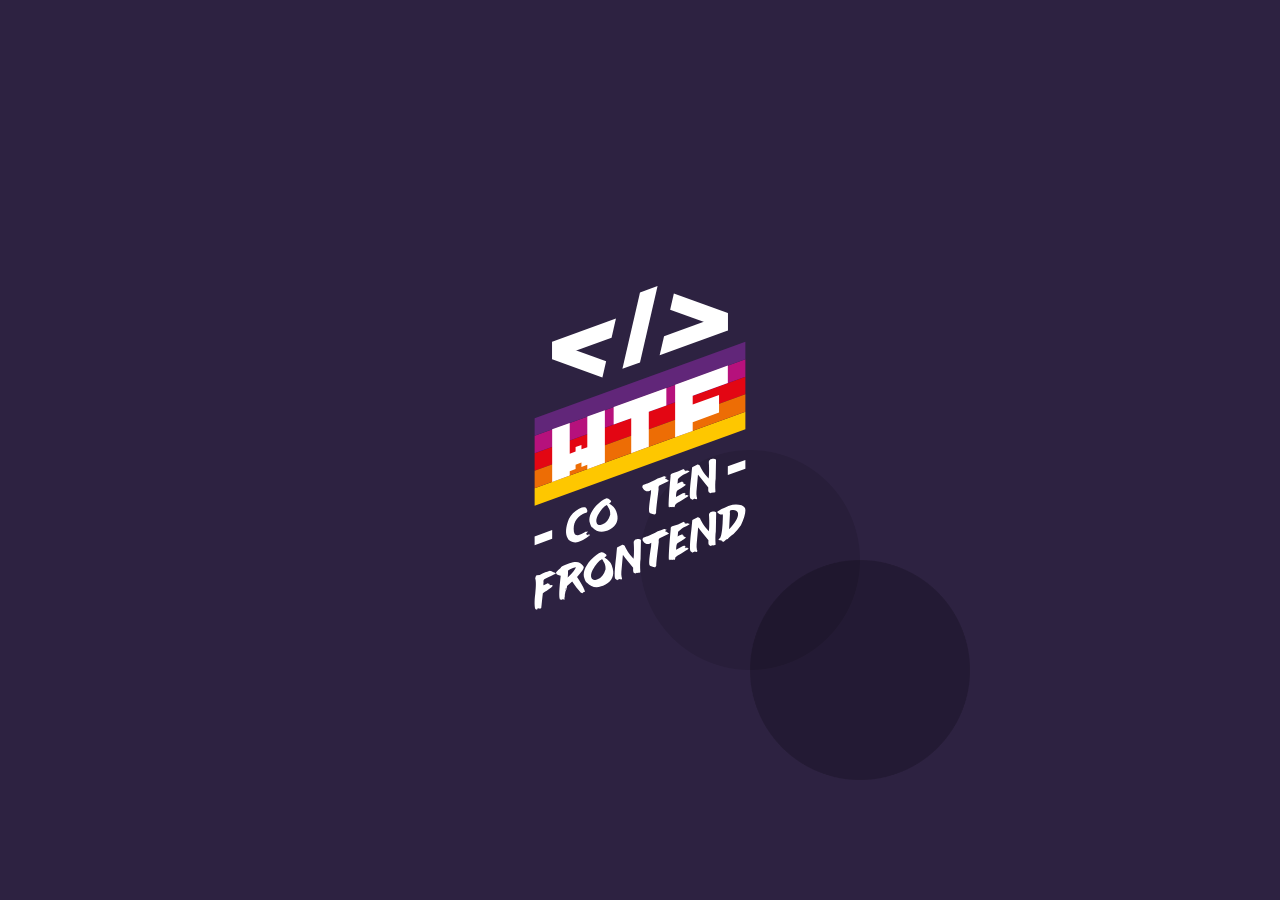
==== index.html @ 04375fce "Updates" ====
<!doctype html><html lang="en"><head><meta charset="UTF-8"/><meta name="viewport" content="width=device-width,initial-scale=1"/><title>WTF: Webpack starter kit</title><meta name="description" content="Your project description"/><meta property="og:title" content=""/><meta property="og:description" content=""/><meta property="og:url" content=""/><meta property="og:image" content="https://maciejkorsan.com/wtf-gulp-starter/assets/img/cover.png"/><link rel="manifest" href="manifest.json"/><link rel="apple-touch-icon" sizes="180x180" href="pwa/apple-icon-180.png"/><link rel="apple-touch-icon" sizes="167x167" href="pwa/apple-icon-167.png"/><link rel="apple-touch-icon" sizes="152x152" href="pwa/apple-icon-152.png"/><link rel="apple-touch-icon" sizes="120x120" href="pwa/apple-icon-120.png"/><meta name="apple-mobile-web-app-capable" content="yes"/><link rel="apple-touch-startup-image" href="pwa/apple-splash-2048-2732.png" media="(device-width: 1024px) and (device-height: 1366px) and (-webkit-device-pixel-ratio: 2) and (orientation: portrait)"/><link rel="apple-touch-startup-image" href="pwa/apple-splash-2732-2048.png" media="(device-width: 1024px) and (device-height: 1366px) and (-webkit-device-pixel-ratio: 2) and (orientation: landscape)"/><link rel="apple-touch-startup-image" href="pwa/apple-splash-1668-2388.png" media="(device-width: 834px) and (device-height: 1194px) and (-webkit-device-pixel-ratio: 2) and (orientation: portrait)"/><link rel="apple-touch-startup-image" href="pwa/apple-splash-2388-1668.png" media="(device-width: 834px) and (device-height: 1194px) and (-webkit-device-pixel-ratio: 2) and (orientation: landscape)"/><link rel="apple-touch-startup-image" href="pwa/apple-splash-1668-2224.png" media="(device-width: 834px) and (device-height: 1112px) and (-webkit-device-pixel-ratio: 2) and (orientation: portrait)"/><link rel="apple-touch-startup-image" href="pwa/apple-splash-2224-1668.png" media="(device-width: 834px) and (device-height: 1112px) and (-webkit-device-pixel-ratio: 2) and (orientation: landscape)"/><link rel="apple-touch-startup-image" href="pwa/apple-splash-1536-2048.png" media="(device-width: 768px) and (device-height: 1024px) and (-webkit-device-pixel-ratio: 2) and (orientation: portrait)"/><link rel="apple-touch-startup-image" href="pwa/apple-splash-2048-1536.png" media="(device-width: 768px) and (device-height: 1024px) and (-webkit-device-pixel-ratio: 2) and (orientation: landscape)"/><link rel="apple-touch-startup-image" href="pwa/apple-splash-1242-2688.png" media="(device-width: 414px) and (device-height: 896px) and (-webkit-device-pixel-ratio: 3) and (orientation: portrait)"/><link rel="apple-touch-startup-image" href="pwa/apple-splash-2688-1242.png" media="(device-width: 414px) and (device-height: 896px) and (-webkit-device-pixel-ratio: 3) and (orientation: landscape)"/><link rel="apple-touch-startup-image" href="pwa/apple-splash-1125-2436.png" media="(device-width: 375px) and (device-height: 812px) and (-webkit-device-pixel-ratio: 3) and (orientation: portrait)"/><link rel="apple-touch-startup-image" href="pwa/apple-splash-2436-1125.png" media="(device-width: 375px) and (device-height: 812px) and (-webkit-device-pixel-ratio: 3) and (orientation: landscape)"/><link rel="apple-touch-startup-image" href="pwa/apple-splash-828-1792.png" media="(device-width: 414px) and (device-height: 896px) and (-webkit-device-pixel-ratio: 2) and (orientation: portrait)"/><link rel="apple-touch-startup-image" href="pwa/apple-splash-1792-828.png" media="(device-width: 414px) and (device-height: 896px) and (-webkit-device-pixel-ratio: 2) and (orientation: landscape)"/><link rel="apple-touch-startup-image" href="pwa/apple-splash-1242-2208.png" media="(device-width: 414px) and (device-height: 736px) and (-webkit-device-pixel-ratio: 3) and (orientation: portrait)"/><link rel="apple-touch-startup-image" href="pwa/apple-splash-2208-1242.png" media="(device-width: 414px) and (device-height: 736px) and (-webkit-device-pixel-ratio: 3) and (orientation: landscape)"/><link rel="apple-touch-startup-image" href="pwa/apple-splash-750-1334.png" media="(device-width: 375px) and (device-height: 667px) and (-webkit-device-pixel-ratio: 2) and (orientation: portrait)"/><link rel="apple-touch-startup-image" href="pwa/apple-splash-1334-750.png" media="(device-width: 375px) and (device-height: 667px) and (-webkit-device-pixel-ratio: 2) and (orientation: landscape)"/><link rel="apple-touch-startup-image" href="pwa/apple-splash-640-1136.png" media="(device-width: 320px) and (device-height: 568px) and (-webkit-device-pixel-ratio: 2) and (orientation: portrait)"/><link rel="apple-touch-startup-image" href="pwa/apple-splash-1136-640.png" media="(device-width: 320px) and (device-height: 568px) and (-webkit-device-pixel-ratio: 2) and (orientation: landscape)"/><link href="index.a3be46e7.css" rel="stylesheet"></head><body><div class="hello"><img class="hello__logo" src="img/logo.da3a9100.svg" alt="WTF "/> <span class="hello__circles"></span></div><script src="index.a3be46e7.js"></script></body></html>
---- index.a3be46e7.css ----
/*! normalize.css v8.0.1 | MIT License | github.com/necolas/normalize.css */html{line-height:1.15;-webkit-text-size-adjust:100%}body{margin:0}main{display:block}h1{font-size:2em;margin:.67em 0}hr{box-sizing:content-box;height:0;overflow:visible}pre{font-family:monospace,monospace;font-size:1em}a{background-color:transparent}abbr[title]{border-bottom:none;text-decoration:underline;text-decoration:underline dotted}b,strong{font-weight:bolder}code,kbd,samp{font-family:monospace,monospace;font-size:1em}small{font-size:80%}sub,sup{font-size:75%;line-height:0;position:relative;vertical-align:baseline}sub{bottom:-.25em}sup{top:-.5em}img{border-style:none}button,input,optgroup,select,textarea{font-family:inherit;font-size:100%;line-height:1.15;margin:0}button,input{overflow:visible}button,select{text-transform:none}[type=button],[type=reset],[type=submit],button{-webkit-appearance:button}[type=button]::-moz-focus-inner,[type=reset]::-moz-focus-inner,[type=submit]::-moz-focus-inner,button::-moz-focus-inner{border-style:none;padding:0}[type=button]:-moz-focusring,[type=reset]:-moz-focusring,[type=submit]:-moz-focusring,button:-moz-focusring{outline:1px dotted ButtonText}fieldset{padding:.35em .75em .625em}legend{box-sizing:border-box;color:inherit;display:table;max-width:100%;padding:0;white-space:normal}progress{vertical-align:baseline}textarea{overflow:auto}[type=checkbox],[type=radio]{box-sizing:border-box;padding:0}[type=number]::-webkit-inner-spin-button,[type=number]::-webkit-outer-spin-button{height:auto}[type=search]{-webkit-appearance:textfield;outline-offset:-2px}[type=search]::-webkit-search-decoration{-webkit-appearance:none}::-webkit-file-upload-button{-webkit-appearance:button;font:inherit}details{display:block}summary{display:list-item}[hidden],template{display:none}@-webkit-keyframes circles{0%{transform:translate(-50%,-50%) scale(1)}20%{transform:translate(-50%,-50%) scale(1.5)}30%{transform:translate(-50%,-50%) scale(.8)}70%{transform:translate(-50%,-50%) scale(1.9)}to{transform:translate(-50%,-50%) scale(1)}}@keyframes circles{0%{transform:translate(-50%,-50%) scale(1)}20%{transform:translate(-50%,-50%) scale(1.5)}30%{transform:translate(-50%,-50%) scale(.8)}70%{transform:translate(-50%,-50%) scale(1.9)}to{transform:translate(-50%,-50%) scale(1)}}.hello{position:relative;z-index:0}.hello__logo{position:relative;z-index:2020}.hello__circles{position:absolute;top:50%;left:50%;will-change:transform;width:220px;height:220px;background:rgba(0,0,0,.1);border-radius:50%;-webkit-animation:circles 20s ease-in infinite;animation:circles 20s ease-in infinite}.hello__circles:after{-webkit-animation:circles 17s ease-out infinite;animation:circles 17s ease-out infinite}.hello__circles:after,.hello__circles:before{position:absolute;top:50%;left:50%;will-change:transform;width:220px;height:220px;background:rgba(0,0,0,.1);border-radius:50%;content:"";display:block;z-index:1}.hello__circles:before{-webkit-animation:circles 20s ease-in infinite;animation:circles 20s ease-in infinite}body{background:#2d2241;color:#fff;display:flex;align-items:center;justify-content:center;min-height:100vh}
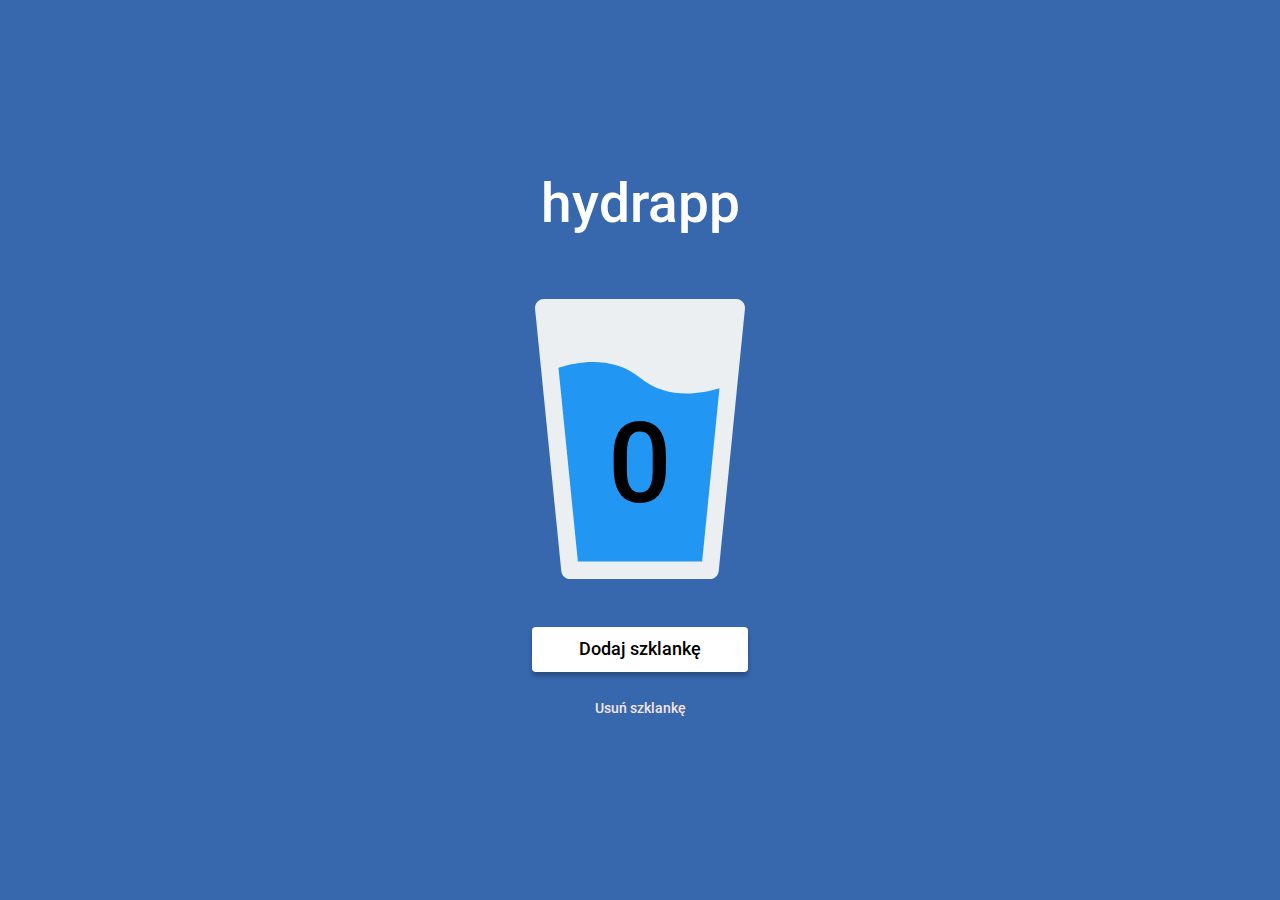
==== commit 379deac9: "Updates" ====
--- a/index.html
+++ b/index.html
@@ -1 +1 @@
-<!doctype html><html lang="en"><head><meta charset="UTF-8"/><meta name="viewport" content="width=device-width,initial-scale=1"/><title>WTF: Webpack starter kit</title><meta name="description" content="Your project description"/><meta property="og:title" content=""/><meta property="og:description" content=""/><meta property="og:url" content=""/><meta property="og:image" content="https://maciejkorsan.com/wtf-gulp-starter/assets/img/cover.png"/><link rel="manifest" href="manifest.json"/><link rel="apple-touch-icon" sizes="180x180" href="pwa/apple-icon-180.png"/><link rel="apple-touch-icon" sizes="167x167" href="pwa/apple-icon-167.png"/><link rel="apple-touch-icon" sizes="152x152" href="pwa/apple-icon-152.png"/><link rel="apple-touch-icon" sizes="120x120" href="pwa/apple-icon-120.png"/><meta name="apple-mobile-web-app-capable" content="yes"/><link rel="apple-touch-startup-image" href="pwa/apple-splash-2048-2732.png" media="(device-width: 1024px) and (device-height: 1366px) and (-webkit-device-pixel-ratio: 2) and (orientation: portrait)"/><link rel="apple-touch-startup-image" href="pwa/apple-splash-2732-2048.png" media="(device-width: 1024px) and (device-height: 1366px) and (-webkit-device-pixel-ratio: 2) and (orientation: landscape)"/><link rel="apple-touch-startup-image" href="pwa/apple-splash-1668-2388.png" media="(device-width: 834px) and (device-height: 1194px) and (-webkit-device-pixel-ratio: 2) and (orientation: portrait)"/><link rel="apple-touch-startup-image" href="pwa/apple-splash-2388-1668.png" media="(device-width: 834px) and (device-height: 1194px) and (-webkit-device-pixel-ratio: 2) and (orientation: landscape)"/><link rel="apple-touch-startup-image" href="pwa/apple-splash-1668-2224.png" media="(device-width: 834px) and (device-height: 1112px) and (-webkit-device-pixel-ratio: 2) and (orientation: portrait)"/><link rel="apple-touch-startup-image" href="pwa/apple-splash-2224-1668.png" media="(device-width: 834px) and (device-height: 1112px) and (-webkit-device-pixel-ratio: 2) and (orientation: landscape)"/><link rel="apple-touch-startup-image" href="pwa/apple-splash-1536-2048.png" media="(device-width: 768px) and (device-height: 1024px) and (-webkit-device-pixel-ratio: 2) and (orientation: portrait)"/><link rel="apple-touch-startup-image" href="pwa/apple-splash-2048-1536.png" media="(device-width: 768px) and (device-height: 1024px) and (-webkit-device-pixel-ratio: 2) and (orientation: landscape)"/><link rel="apple-touch-startup-image" href="pwa/apple-splash-1242-2688.png" media="(device-width: 414px) and (device-height: 896px) and (-webkit-device-pixel-ratio: 3) and (orientation: portrait)"/><link rel="apple-touch-startup-image" href="pwa/apple-splash-2688-1242.png" media="(device-width: 414px) and (device-height: 896px) and (-webkit-device-pixel-ratio: 3) and (orientation: landscape)"/><link rel="apple-touch-startup-image" href="pwa/apple-splash-1125-2436.png" media="(device-width: 375px) and (device-height: 812px) and (-webkit-device-pixel-ratio: 3) and (orientation: portrait)"/><link rel="apple-touch-startup-image" href="pwa/apple-splash-2436-1125.png" media="(device-width: 375px) and (device-height: 812px) and (-webkit-device-pixel-ratio: 3) and (orientation: landscape)"/><link rel="apple-touch-startup-image" href="pwa/apple-splash-828-1792.png" media="(device-width: 414px) and (device-height: 896px) and (-webkit-device-pixel-ratio: 2) and (orientation: portrait)"/><link rel="apple-touch-startup-image" href="pwa/apple-splash-1792-828.png" media="(device-width: 414px) and (device-height: 896px) and (-webkit-device-pixel-ratio: 2) and (orientation: landscape)"/><link rel="apple-touch-startup-image" href="pwa/apple-splash-1242-2208.png" media="(device-width: 414px) and (device-height: 736px) and (-webkit-device-pixel-ratio: 3) and (orientation: portrait)"/><link rel="apple-touch-startup-image" href="pwa/apple-splash-2208-1242.png" media="(device-width: 414px) and (device-height: 736px) and (-webkit-device-pixel-ratio: 3) and (orientation: landscape)"/><link rel="apple-touch-startup-image" href="pwa/apple-splash-750-1334.png" media="(device-width: 375px) and (device-height: 667px) and (-webkit-device-pixel-ratio: 2) and (orientation: portrait)"/><link rel="apple-touch-startup-image" href="pwa/apple-splash-1334-750.png" media="(device-width: 375px) and (device-height: 667px) and (-webkit-device-pixel-ratio: 2) and (orientation: landscape)"/><link rel="apple-touch-startup-image" href="pwa/apple-splash-640-1136.png" media="(device-width: 320px) and (device-height: 568px) and (-webkit-device-pixel-ratio: 2) and (orientation: portrait)"/><link rel="apple-touch-startup-image" href="pwa/apple-splash-1136-640.png" media="(device-width: 320px) and (device-height: 568px) and (-webkit-device-pixel-ratio: 2) and (orientation: landscape)"/><link href="index.a3be46e7.css" rel="stylesheet"></head><body><div class="hello"><img class="hello__logo" src="img/logo.da3a9100.svg" alt="WTF "/> <span class="hello__circles"></span></div><script src="index.a3be46e7.js"></script></body></html>+<!doctype html><html lang="pl"><head><meta charset="UTF-8"><meta name="viewport" content="width=device-width,initial-scale=1"><title>Hydrapp</title><meta name="description" content="Your project description"><meta property="og:title" content="Hydrapp"><meta property="og:description" content="Aplikacja licząca szklanki wody"><meta property="og:url" content="https://asiakabacinska.github.io/hydrapp/"><meta property="og:image" content="https://asiakabacinska.github.io/hydrapp/public/og.png"><link rel="manifest" href="manifest.json"><link rel="apple-touch-icon" href="pwa/apple-icon-180.png"><meta name="apple-mobile-web-app-capable" content="yes"><link rel="apple-touch-startup-image" href="pwa/apple-splash-2048-2732.png" media="(device-width: 1024px) and (device-height: 1366px) and (-webkit-device-pixel-ratio: 2) and (orientation: portrait)"><link rel="apple-touch-startup-image" href="pwa/apple-splash-2732-2048.png" media="(device-width: 1024px) and (device-height: 1366px) and (-webkit-device-pixel-ratio: 2) and (orientation: landscape)"><link rel="apple-touch-startup-image" href="pwa/apple-splash-1668-2388.png" media="(device-width: 834px) and (device-height: 1194px) and (-webkit-device-pixel-ratio: 2) and (orientation: portrait)"><link rel="apple-touch-startup-image" href="pwa/apple-splash-2388-1668.png" media="(device-width: 834px) and (device-height: 1194px) and (-webkit-device-pixel-ratio: 2) and (orientation: landscape)"><link rel="apple-touch-startup-image" href="pwa/apple-splash-1536-2048.png" media="(device-width: 768px) and (device-height: 1024px) and (-webkit-device-pixel-ratio: 2) and (orientation: portrait)"><link rel="apple-touch-startup-image" href="pwa/apple-splash-2048-1536.png" media="(device-width: 768px) and (device-height: 1024px) and (-webkit-device-pixel-ratio: 2) and (orientation: landscape)"><link rel="apple-touch-startup-image" href="pwa/apple-splash-1668-2224.png" media="(device-width: 834px) and (device-height: 1112px) and (-webkit-device-pixel-ratio: 2) and (orientation: portrait)"><link rel="apple-touch-startup-image" href="pwa/apple-splash-2224-1668.png" media="(device-width: 834px) and (device-height: 1112px) and (-webkit-device-pixel-ratio: 2) and (orientation: landscape)"><link rel="apple-touch-startup-image" href="pwa/apple-splash-1620-2160.png" media="(device-width: 810px) and (device-height: 1080px) and (-webkit-device-pixel-ratio: 2) and (orientation: portrait)"><link rel="apple-touch-startup-image" href="pwa/apple-splash-2160-1620.png" media="(device-width: 810px) and (device-height: 1080px) and (-webkit-device-pixel-ratio: 2) and (orientation: landscape)"><link rel="apple-touch-startup-image" href="pwa/apple-splash-1284-2778.png" media="(device-width: 428px) and (device-height: 926px) and (-webkit-device-pixel-ratio: 3) and (orientation: portrait)"><link rel="apple-touch-startup-image" href="pwa/apple-splash-2778-1284.png" media="(device-width: 428px) and (device-height: 926px) and (-webkit-device-pixel-ratio: 3) and (orientation: landscape)"><link rel="apple-touch-startup-image" href="pwa/apple-splash-1170-2532.png" media="(device-width: 390px) and (device-height: 844px) and (-webkit-device-pixel-ratio: 3) and (orientation: portrait)"><link rel="apple-touch-startup-image" href="pwa/apple-splash-2532-1170.png" media="(device-width: 390px) and (device-height: 844px) and (-webkit-device-pixel-ratio: 3) and (orientation: landscape)"><link rel="apple-touch-startup-image" href="pwa/apple-splash-1125-2436.png" media="(device-width: 375px) and (device-height: 812px) and (-webkit-device-pixel-ratio: 3) and (orientation: portrait)"><link rel="apple-touch-startup-image" href="pwa/apple-splash-2436-1125.png" media="(device-width: 375px) and (device-height: 812px) and (-webkit-device-pixel-ratio: 3) and (orientation: landscape)"><link rel="apple-touch-startup-image" href="pwa/apple-splash-1242-2688.png" media="(device-width: 414px) and (device-height: 896px) and (-webkit-device-pixel-ratio: 3) and (orientation: portrait)"><link rel="apple-touch-startup-image" href="pwa/apple-splash-2688-1242.png" media="(device-width: 414px) and (device-height: 896px) and (-webkit-device-pixel-ratio: 3) and (orientation: landscape)"><link rel="apple-touch-startup-image" href="pwa/apple-splash-828-1792.png" media="(device-width: 414px) and (device-height: 896px) and (-webkit-device-pixel-ratio: 2) and (orientation: portrait)"><link rel="apple-touch-startup-image" href="pwa/apple-splash-1792-828.png" media="(device-width: 414px) and (device-height: 896px) and (-webkit-device-pixel-ratio: 2) and (orientation: landscape)"><link rel="apple-touch-startup-image" href="pwa/apple-splash-1242-2208.png" media="(device-width: 414px) and (device-height: 736px) and (-webkit-device-pixel-ratio: 3) and (orientation: portrait)"><link rel="apple-touch-startup-image" href="pwa/apple-splash-2208-1242.png" media="(device-width: 414px) and (device-height: 736px) and (-webkit-device-pixel-ratio: 3) and (orientation: landscape)"><link rel="apple-touch-startup-image" href="pwa/apple-splash-750-1334.png" media="(device-width: 375px) and (device-height: 667px) and (-webkit-device-pixel-ratio: 2) and (orientation: portrait)"><link rel="apple-touch-startup-image" href="pwa/apple-splash-1334-750.png" media="(device-width: 375px) and (device-height: 667px) and (-webkit-device-pixel-ratio: 2) and (orientation: landscape)"><link rel="apple-touch-startup-image" href="pwa/apple-splash-640-1136.png" media="(device-width: 320px) and (device-height: 568px) and (-webkit-device-pixel-ratio: 2) and (orientation: portrait)"><link rel="apple-touch-startup-image" href="pwa/apple-splash-1136-640.png" media="(device-width: 320px) and (device-height: 568px) and (-webkit-device-pixel-ratio: 2) and (orientation: landscape)"><link href="index.1f046017.css" rel="stylesheet"></head><body><main class="app"><h1 class="app__title">hydrapp</h1><div class="glass"><span class="glass__counter glass__counter--js">0</span></div><button class="button-add button-add--js">Dodaj szklankę</button> <button class="button-remove button-remove--js">Usuń szklankę</button></main><script src="index.1f046017.js"></script></body></html>--- a/index.1f046017.css
+++ b/index.1f046017.css
@@ -0,0 +1,2 @@
+@import url(https://fonts.googleapis.com/css2?family=Roboto:wght@400;500&display=swap);
+/*! normalize.css v8.0.1 | MIT License | github.com/necolas/normalize.css */html{line-height:1.15;-webkit-text-size-adjust:100%}body{margin:0}main{display:block}h1{font-size:2em;margin:.67em 0}hr{box-sizing:content-box;height:0;overflow:visible}pre{font-family:monospace,monospace;font-size:1em}a{background-color:transparent}abbr[title]{border-bottom:none;text-decoration:underline;text-decoration:underline dotted}b,strong{font-weight:bolder}code,kbd,samp{font-family:monospace,monospace;font-size:1em}small{font-size:80%}sub,sup{font-size:75%;line-height:0;position:relative;vertical-align:baseline}sub{bottom:-.25em}sup{top:-.5em}img{border-style:none}button,input,optgroup,select,textarea{font-family:inherit;font-size:100%;line-height:1.15;margin:0}button,input{overflow:visible}button,select{text-transform:none}[type=button],[type=reset],[type=submit],button{-webkit-appearance:button}[type=button]::-moz-focus-inner,[type=reset]::-moz-focus-inner,[type=submit]::-moz-focus-inner,button::-moz-focus-inner{border-style:none;padding:0}[type=button]:-moz-focusring,[type=reset]:-moz-focusring,[type=submit]:-moz-focusring,button:-moz-focusring{outline:1px dotted ButtonText}fieldset{padding:.35em .75em .625em}legend{box-sizing:border-box;color:inherit;display:table;max-width:100%;padding:0;white-space:normal}progress{vertical-align:baseline}textarea{overflow:auto}[type=checkbox],[type=radio]{box-sizing:border-box;padding:0}[type=number]::-webkit-inner-spin-button,[type=number]::-webkit-outer-spin-button{height:auto}[type=search]{-webkit-appearance:textfield;outline-offset:-2px}[type=search]::-webkit-search-decoration{-webkit-appearance:none}::-webkit-file-upload-button{-webkit-appearance:button;font:inherit}details{display:block}summary{display:list-item}[hidden],template{display:none}.app__title{font-family:Roboto;font-style:normal;font-weight:500;font-size:55px;margin:0 0 64px;text-align:center}.button-add{margin:0 auto 16px;font-size:18px;background:#fff;border:none;box-shadow:0 4px 4px rgba(0,0,0,.25);border-radius:4px}.button-add,.button-remove{display:block;width:216px;box-sizing:border-box;padding:12px;font-family:Roboto;font-style:normal;font-weight:500}.button-remove{margin:0 auto;border:none;background:none;color:#f5e5e7;font-size:14px}.glass{width:280px;height:280px;background:url(img/water-glass.df5415bb.svg);background-size:contain;display:flex;align-items:center;justify-content:center;margin-bottom:48px}.glass__counter{font-weight:500;font-size:112px;color:#000;margin-top:50px}body{background:#3767ad;font-family:Roboto,sans-serif;color:#fff;display:flex;align-items:center;justify-content:center;min-height:100vh}